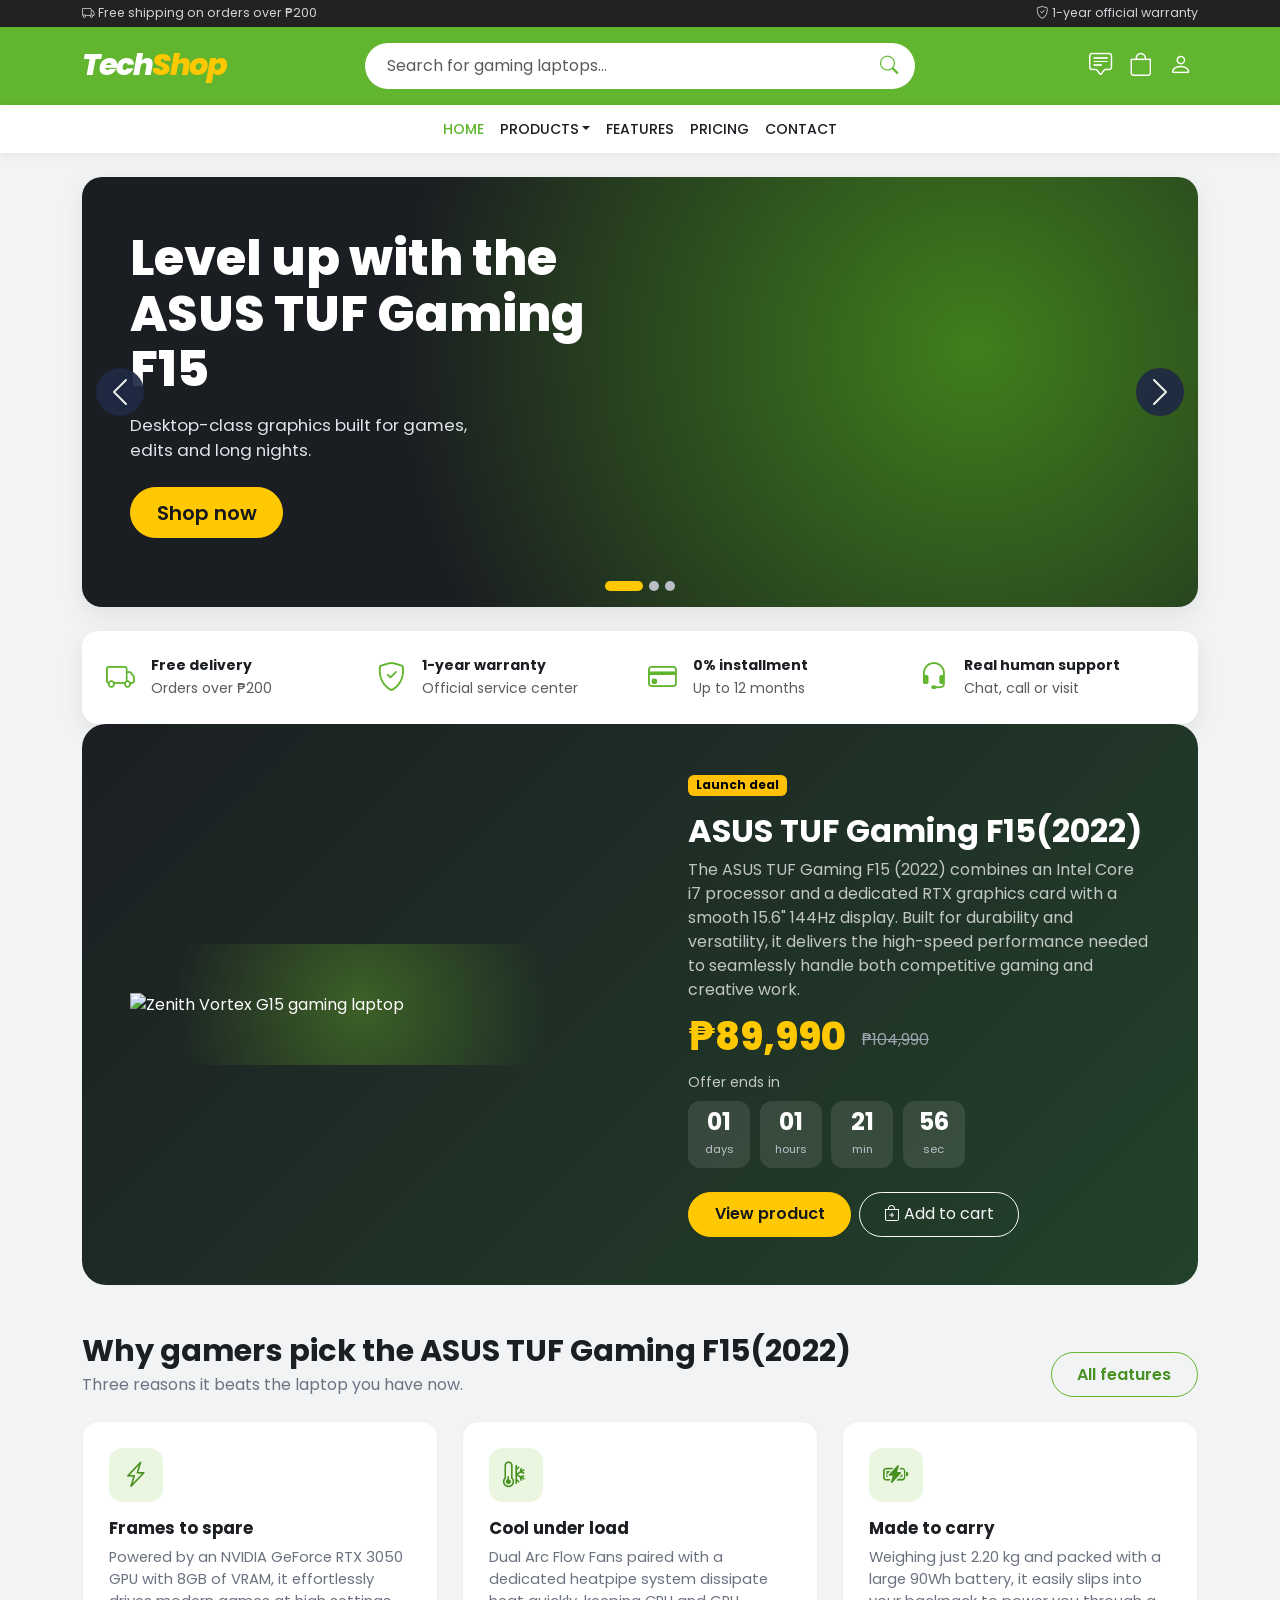
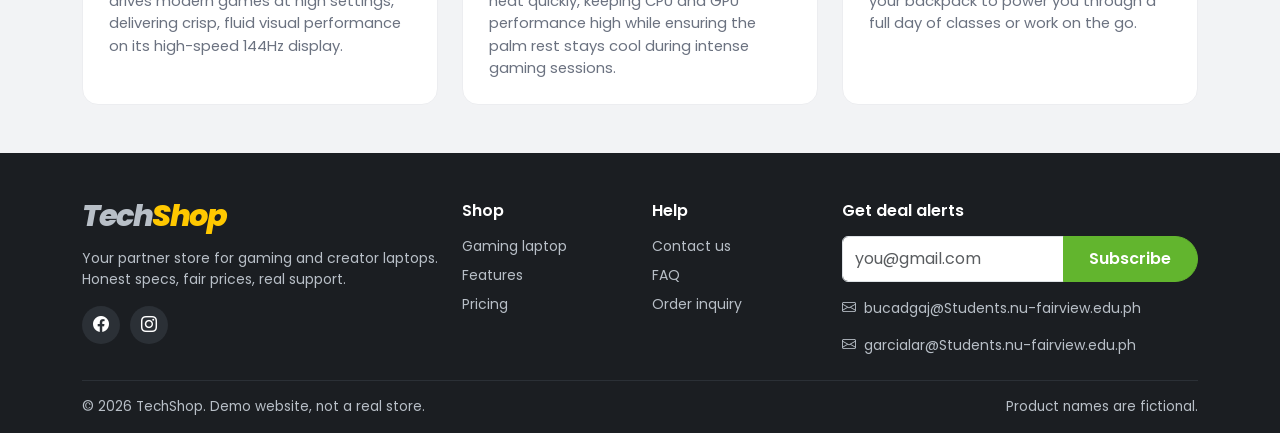
==== index.html @ 76b2295e "qwerty" ====
<!DOCTYPE html>
<html lang="en">
<head>
  <meta charset="UTF-8">
  <meta name="viewport" content="width=device-width, initial-scale=1">
  <title>TechShop by Geoff&Lawrence | ASUS TUF F15(2022) Gaming Laptop</title>
  <meta name="description" content="TechShop by Geoff&Lawrence – shop the ASUS TUF F15(2022) gaming laptop with free delivery and a 1-year warranty.">

  <link href="https://cdn.jsdelivr.net/npm/bootstrap@5.3.3/dist/css/bootstrap.min.css" rel="stylesheet">
  <link rel="stylesheet" href="https://cdn.jsdelivr.net/npm/bootstrap-icons@1.11.3/font/bootstrap-icons.min.css">
  <link href="https://fonts.googleapis.com/css2?family=Poppins:wght@400;500;600;700;800&display=swap" rel="stylesheet">
  <link rel="stylesheet" href="style.css">
</head>
<body>


  <div class="topbar py-1">
    <div class="container d-flex justify-content-between">
      <span><i class="bi bi-truck me-1"></i>Free shipping on orders over ₱200</span>
      <span class="d-none d-md-inline"><i class="bi bi-shield-check me-1"></i>1-year official warranty</span>
    </div>
  </div>


  <header class="site-header py-3">
    <div class="container">
      <div class="row align-items-center g-3">
        <div class="col-6 col-md-3">
          <a href="index.html" class="logo" aria-label="TechShop home">Tech<span>Shop</span></a>
        </div>
        <div class="col-12 col-md-6 order-3 order-md-2">
          <form class="search-form js-search" role="search">
            <input type="search" class="form-control" placeholder="Search for gaming laptops…" aria-label="Search products">
            <button type="submit" aria-label="Search"><i class="bi bi-search"></i></button>
          </form>
        </div>
        <div class="col-6 col-md-3 order-2 order-md-3 text-end header-icons">
          <a href="contact.html" aria-label="Contact us"><i class="bi bi-chat-square-text"></i></a>
          <button type="button" data-bs-toggle="offcanvas" data-bs-target="#cartCanvas" aria-label="Open cart">
            <i class="bi bi-bag"></i><span class="cart-count d-none">0</span>
          </button>
          <button type="button" data-soon="Sign in" aria-label="Sign in"><i class="bi bi-person"></i></button>
        </div>
      </div>
    </div>
  </header>

  <nav class="navbar navbar-expand-lg main-nav sticky-top" aria-label="Main navigation">
    <div class="container">
      <span class="d-lg-none fw-semibold">Menu</span>
      <button class="navbar-toggler" type="button" data-bs-toggle="collapse" data-bs-target="#mainNav" aria-controls="mainNav" aria-expanded="false" aria-label="Toggle navigation">
        <span class="navbar-toggler-icon"></span>
      </button>
      <div class="collapse navbar-collapse justify-content-center" id="mainNav">
        <ul class="navbar-nav">
          <li class="nav-item"><a class="nav-link active" aria-current="page" href="index.html">Home</a></li>
          <li class="nav-item dropdown">
            <a class="nav-link dropdown-toggle" href="#" role="button" data-bs-toggle="dropdown" aria-expanded="false">Products</a>
            <ul class="dropdown-menu">
              <li><a class="dropdown-item" href="product.html">Gaming laptop</a></li>
            </ul>
          </li>
          <li class="nav-item"><a class="nav-link" href="product.html#features">Features</a></li>
          <li class="nav-item"><a class="nav-link" href="product.html#pricing">Pricing</a></li>
          <li class="nav-item"><a class="nav-link" href="contact.html">Contact</a></li>
        </ul>
      </div>
    </div>
  </nav>

  <main>

    <section class="container" aria-label="Featured deals">
      <div class="hero-wrap hero">
        <div id="heroCarousel" class="carousel slide" data-bs-ride="carousel" data-bs-interval="5500">
          <div class="carousel-indicators">
            <button type="button" data-bs-target="#heroCarousel" data-bs-slide-to="0" class="active" aria-current="true" aria-label="Slide 1"></button>
            <button type="button" data-bs-target="#heroCarousel" data-bs-slide-to="1" aria-label="Slide 2"></button>
            <button type="button" data-bs-target="#heroCarousel" data-bs-slide-to="2" aria-label="Slide 3"></button>
          </div>

          <div class="carousel-inner">
            <div class="carousel-item active">
              <div class="hero-slide slide-1">
                <div class="container px-4 px-md-5">
                  <div class="row align-items-center g-4">
                    <div class="col-md-6">
                      <h1>Level up with the ASUS TUF Gaming F15</h1>
                      <p class="mt-3 mb-4">Desktop-class graphics built for games, edits and long nights.</p>
                      <a href="product.html" class="btn btn-yellow btn-lg">Shop now</a>
                    </div>
                    <div class="col-md-6"><img src="c:\Users\Geoff\Downloads\usedes website\2026-04-28-JC_ASUSTUFGamingF15_2022_FX507ZC4-HN053W.webp" alt=""></div>
                  </div>
                </div>
              </div>
            </div>

            <div class="carousel-item">
              <div class="hero-slide slide-2">
                <div class="container px-4 px-md-5">
                  <div class="row align-items-center g-4">
                    <div class="col-md-6">
                      <h1>Save ₱15,000 this week</h1>
                      <p class="mt-3 mb-4">Launch price on ASUS TUF Gaming F15 configuration, plus 0% installment for 12 months.</p>
                      <a href="product.html#pricing" class="btn btn-yellow btn-lg">See prices</a>
                    </div>
                    <div class="col-md-6"><img src="c:\Users\Geoff\Downloads\usedes website\tnbsrfgns.webp" alt="Per-key RGB keyboard on the Vortex G15"></div>
                  </div>
                </div>
              </div>
            </div>

            <div class="carousel-item">
              <div class="hero-slide slide-3">
                <div class="container px-4 px-md-5">
                  <div class="row align-items-center g-4">
                    <div class="col-md-6">
                      <h1>Play loud. Stay cool.</h1>
                      <p class="mt-3 mb-4">Dual fans and vapor-chamber cooling keep clocks high and the keyboard comfortable.</p>
                      <a href="product.html#features" class="btn btn-yellow btn-lg">Explore features</a>
                    </div>
                    <div class="col-md-6"><img src="c:\Users\Geoff\Downloads\usedes website\images.jfif" alt="Dual-fan cooling system"></div>
                  </div>
                </div>
              </div>
            </div>
          </div>

          <button class="carousel-control-prev" type="button" data-bs-target="#heroCarousel" data-bs-slide="prev">
            <span class="carousel-control-prev-icon" aria-hidden="true"></span><span class="visually-hidden">Previous</span>
          </button>
          <button class="carousel-control-next" type="button" data-bs-target="#heroCarousel" data-bs-slide="next">
            <span class="carousel-control-next-icon" aria-hidden="true"></span><span class="visually-hidden">Next</span>
          </button>
        </div>
      </div>
    </section>


    <section class="container mt-4">
      <div class="trust-strip p-3 p-md-4">
        <div class="row g-3 text-center text-md-start">
          <div class="col-6 col-md-3 d-flex align-items-center gap-3"><i class="bi bi-truck"></i><div><strong class="d-block small">Free delivery</strong><span class="small text-muted">Orders over ₱200</span></div></div>
          <div class="col-6 col-md-3 d-flex align-items-center gap-3"><i class="bi bi-shield-check"></i><div><strong class="d-block small">1-year warranty</strong><span class="small text-muted">Official service center</span></div></div>
          <div class="col-6 col-md-3 d-flex align-items-center gap-3"><i class="bi bi-credit-card"></i><div><strong class="d-block small">0% installment</strong><span class="small text-muted">Up to 12 months</span></div></div>
          <div class="col-6 col-md-3 d-flex align-items-center gap-3"><i class="bi bi-headset"></i><div><strong class="d-block small">Real human support</strong><span class="small text-muted">Chat, call or visit</span></div></div>
        </div>
      </div>
    </section>


    <section class="container mb-5" aria-labelledby="promoTitle">
      <div class="promo-card">
        <div class="row g-0 align-items-center">
          <div class="col-lg-6 promo-img p-4 p-lg-5">
            <img src="c:\Users\Geoff\Downloads\usedes website\wp11153651.jpg" class="img-fluid" alt="Zenith Vortex G15 gaming laptop">
          </div>
          <div class="col-lg-6 p-4 p-lg-5">
            <span class="badge text-bg-warning mb-3">Launch deal</span>
            <h2 id="promoTitle" class="fw-bold">ASUS TUF Gaming F15(2022)</h2>
            <p class="text-light opacity-75">The ASUS TUF Gaming F15 (2022) combines an Intel Core i7 processor and a dedicated RTX graphics card with a smooth 15.6" 144Hz display. Built for durability and versatility, it delivers the high-speed performance needed to seamlessly handle both competitive gaming and creative work.</p>
            <div class="d-flex align-items-end gap-3 mb-3">
              <div class="promo-price">₱89,990</div>
              <div class="promo-old mb-1">₱104,990</div>
            </div>
            <p class="mb-2 small text-light opacity-75">Offer ends in</p>
            <div class="countdown mb-4" role="timer" aria-label="Time left on the launch deal">
              <div><strong id="cdD">00</strong><small>days</small></div>
              <div><strong id="cdH">00</strong><small>hours</small></div>
              <div><strong id="cdM">00</strong><small>min</small></div>
              <div><strong id="cdS">00</strong><small>sec</small></div>
            </div>
            <div class="d-flex flex-wrap gap-2">
              <a href="product.html" class="btn btn-yellow">View product</a>
              <button type="button" class="btn btn-outline-light rounded-pill px-4" data-quick-add><i class="bi bi-bag-plus me-1"></i>Add to cart</button>
            </div>
          </div>
        </div>
      </div>
    </section>


    <section class="container mb-5" aria-labelledby="whyTitle">
      <div class="d-flex flex-wrap justify-content-between align-items-end mb-4 gap-2">
        <div>
          <h2 class="section-title mb-1" id="whyTitle">Why gamers pick the ASUS TUF Gaming F15(2022)</h2>
          <p class="section-sub mb-0">Three reasons it beats the laptop you have now.</p>
        </div>
        <a href="product.html#features" class="btn btn-outline-brand">All features</a>
      </div>
      <div class="row g-4">
        <div class="col-md-4">
          <article class="feature-card">
            <div class="feature-icon"><i class="bi bi-lightning-charge"></i></div>
            <h3>Frames to spare</h3>
            <p>Powered by an NVIDIA GeForce RTX 3050 GPU with 8GB of VRAM, it effortlessly drives modern games at high settings, delivering crisp, fluid visual performance on its high-speed 144Hz display.</p>
          </article>
        </div>
        <div class="col-md-4">
          <article class="feature-card">
            <div class="feature-icon"><i class="bi bi-thermometer-snow"></i></div>
            <h3>Cool under load</h3>
            <p>Dual Arc Flow Fans paired with a dedicated heatpipe system dissipate heat quickly, keeping CPU and GPU performance high while ensuring the palm rest stays cool during intense gaming sessions.</p>
          </article>
        </div>
        <div class="col-md-4">
          <article class="feature-card">
            <div class="feature-icon"><i class="bi bi-battery-charging"></i></div>
            <h3>Made to carry</h3>
            <p>Weighing just 2.20 kg and packed with a large 90Wh battery, it easily slips into your backpack to power you through a full day of classes or work on the go.</p>
          </article>
        </div>
      </div>
    </section>
  </main>

 
  <footer class="site-footer pt-5">
    <div class="container">
      <div class="row g-4 pb-4">
        <div class="col-lg-4">
          <a href="index.html" class="logo mb-3 d-inline-block">Tech<span>Shop</span></a>
          <p class="small">Your partner store for gaming and creator laptops. Honest specs, fair prices, real support.</p>
          <div class="social">
            <a href="https://www.facebook.com/Crimmm1" target="_blank" aria-label="Facebook"><i class="bi bi-facebook"></i></a>
            <a href="https://www.instagram.com/cullzxc/" target="_blank" aria-label="Instagram"><i class="bi bi-instagram"></i></a>
          </div>
        </div>
        <div class="col-6 col-lg-2">
          <h3>Shop</h3>
          <ul class="small">
            <li><a href="product.html">Gaming laptop</a></li>
            <li><a href="product.html#features">Features</a></li>
            <li><a href="product.html#pricing">Pricing</a></li>
          </ul>
        </div>
        <div class="col-6 col-lg-2">
          <h3>Help</h3>
          <ul class="small">
            <li><a href="contact.html">Contact us</a></li>
            <li><a href="contact.html#faq">FAQ</a></li>
            <li><a href="contact.html#order">Order inquiry</a></li>
          </ul>
        </div>
        <div class="col-lg-4">
          <h3>Get deal alerts</h3>
          <form class="js-subscribe" novalidate>
            <div class="input-group">
              <input type="email" class="form-control" placeholder="you@gmail.com" aria-label="Email address">
              <button class="btn btn-brand" type="submit">Subscribe</button>
            </div>
          </form>
          <p class="small mt-3 mb-0"><i class="bi bi-envelope me-2"></i>bucadgaj@Students.nu-fairview.edu.ph</p>
          <p class="small mt-3 mb-0"><i class="bi bi-envelope me-2"></i>garcialar@Students.nu-fairview.edu.ph</p>
        </div>
      </div>
      <div class="footer-bottom py-3 d-flex flex-wrap justify-content-between gap-2">
        <span>© 2026 TechShop. Demo website, not a real store.</span>
        <span>Product names are fictional.</span>
      </div>
    </div>
  </footer>

  <script src="https://cdn.jsdelivr.net/npm/bootstrap@5.3.3/dist/js/bootstrap.bundle.min.js"></script>
  <script src="script.js"></script>
</body>
</html>
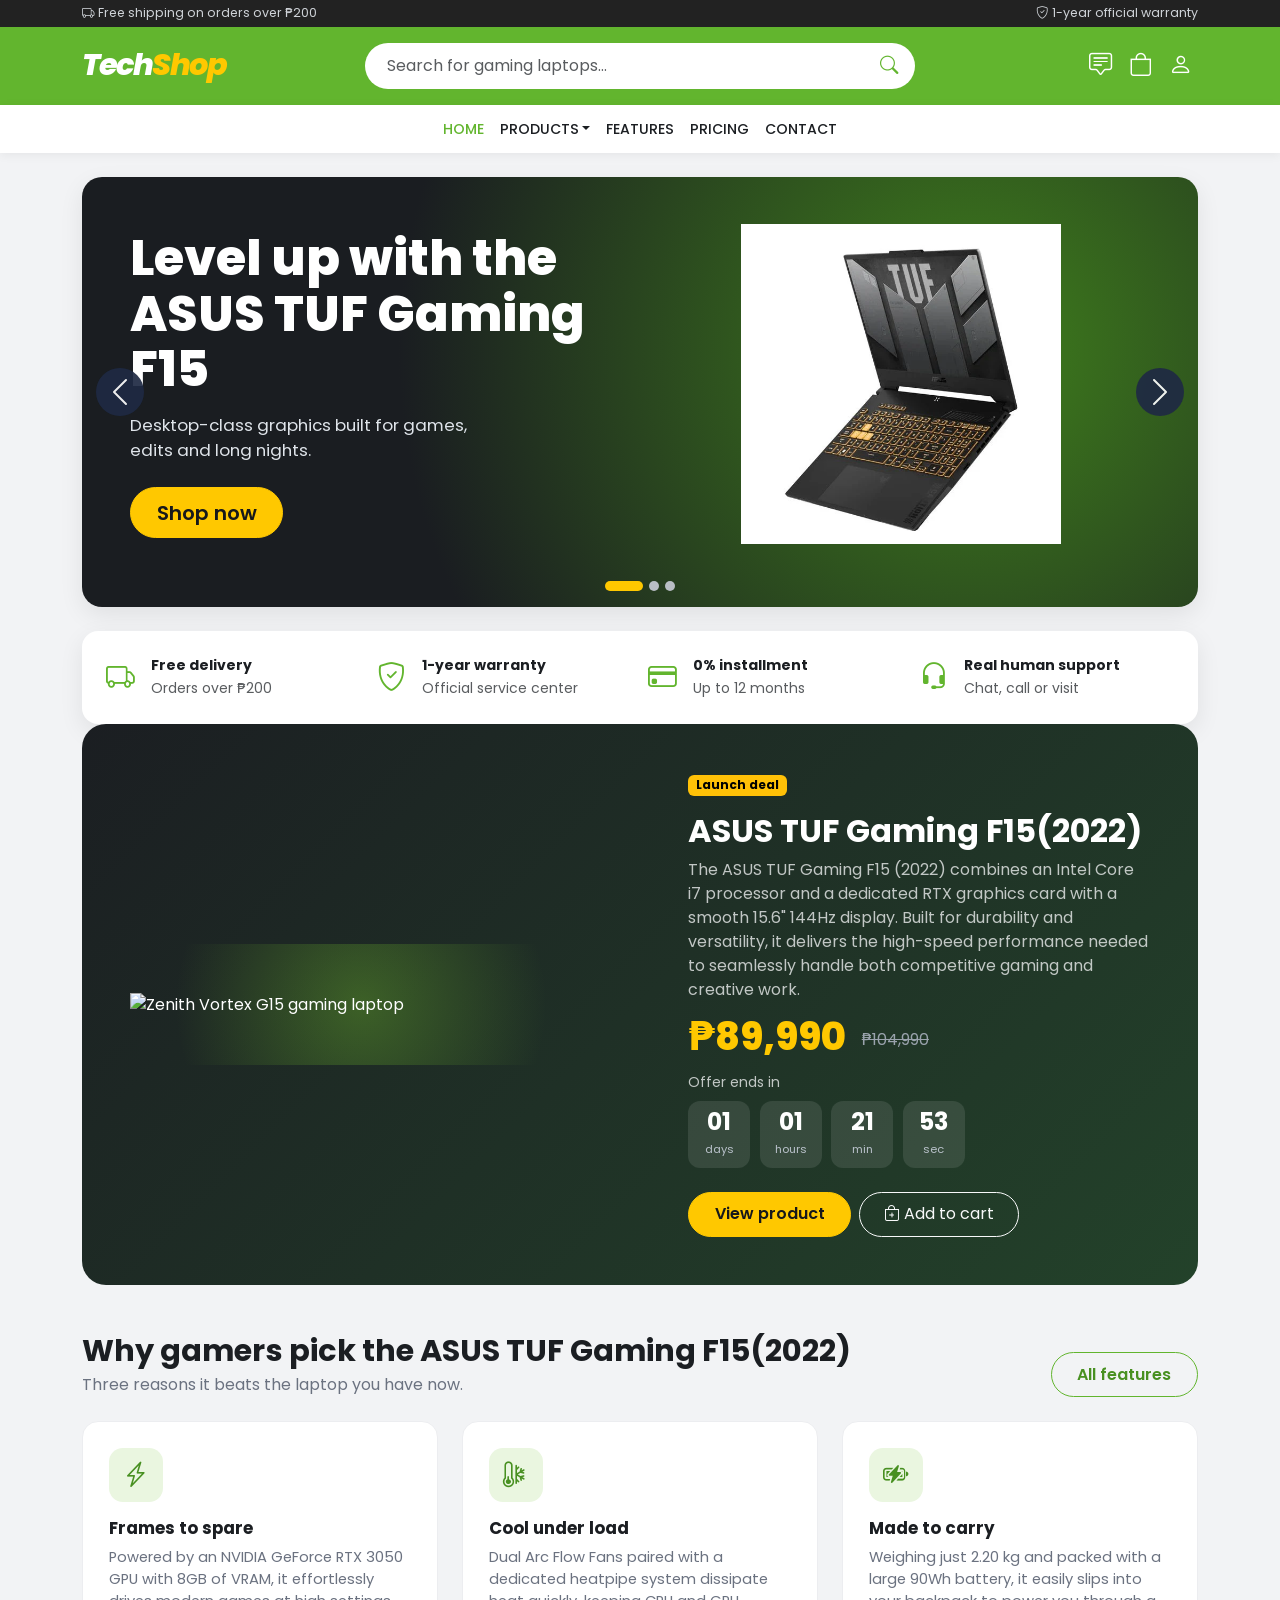
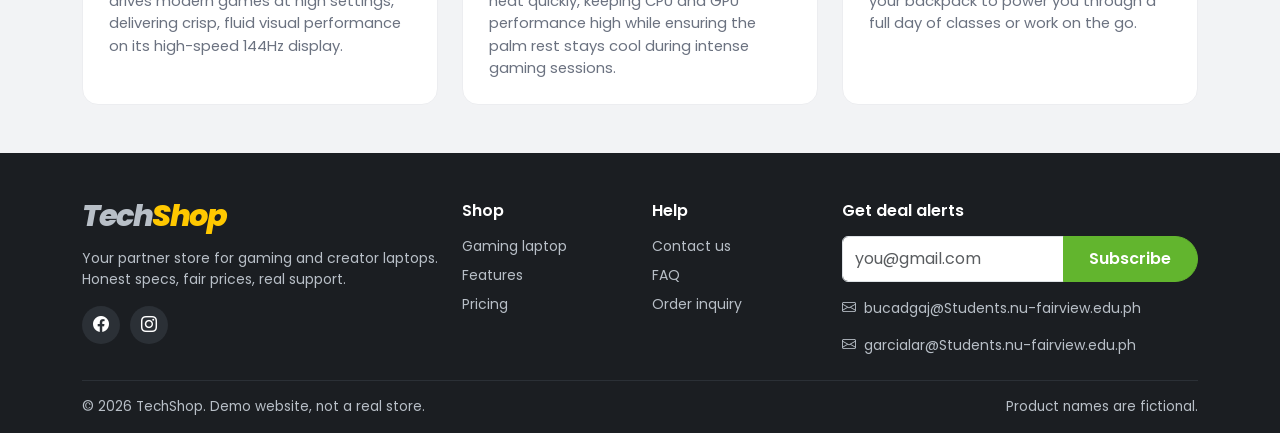
==== commit 4d63ee39: "qwerty" ====
--- a/index.html
+++ b/index.html
@@ -89,7 +89,7 @@
                       <p class="mt-3 mb-4">Desktop-class graphics built for games, edits and long nights.</p>
                       <a href="product.html" class="btn btn-yellow btn-lg">Shop now</a>
                     </div>
-                    <div class="col-md-6"><img src="c:\Users\Geoff\Downloads\usedes website\2026-04-28-JC_ASUSTUFGamingF15_2022_FX507ZC4-HN053W.webp" alt=""></div>
+                    <div class="col-md-6"><img src="image/asus-tuf-gaming-f15-fx507vu-lp141w-gigahertz-gigahertz-177768_1024x.webp" alt=""></div>
                   </div>
                 </div>
               </div>
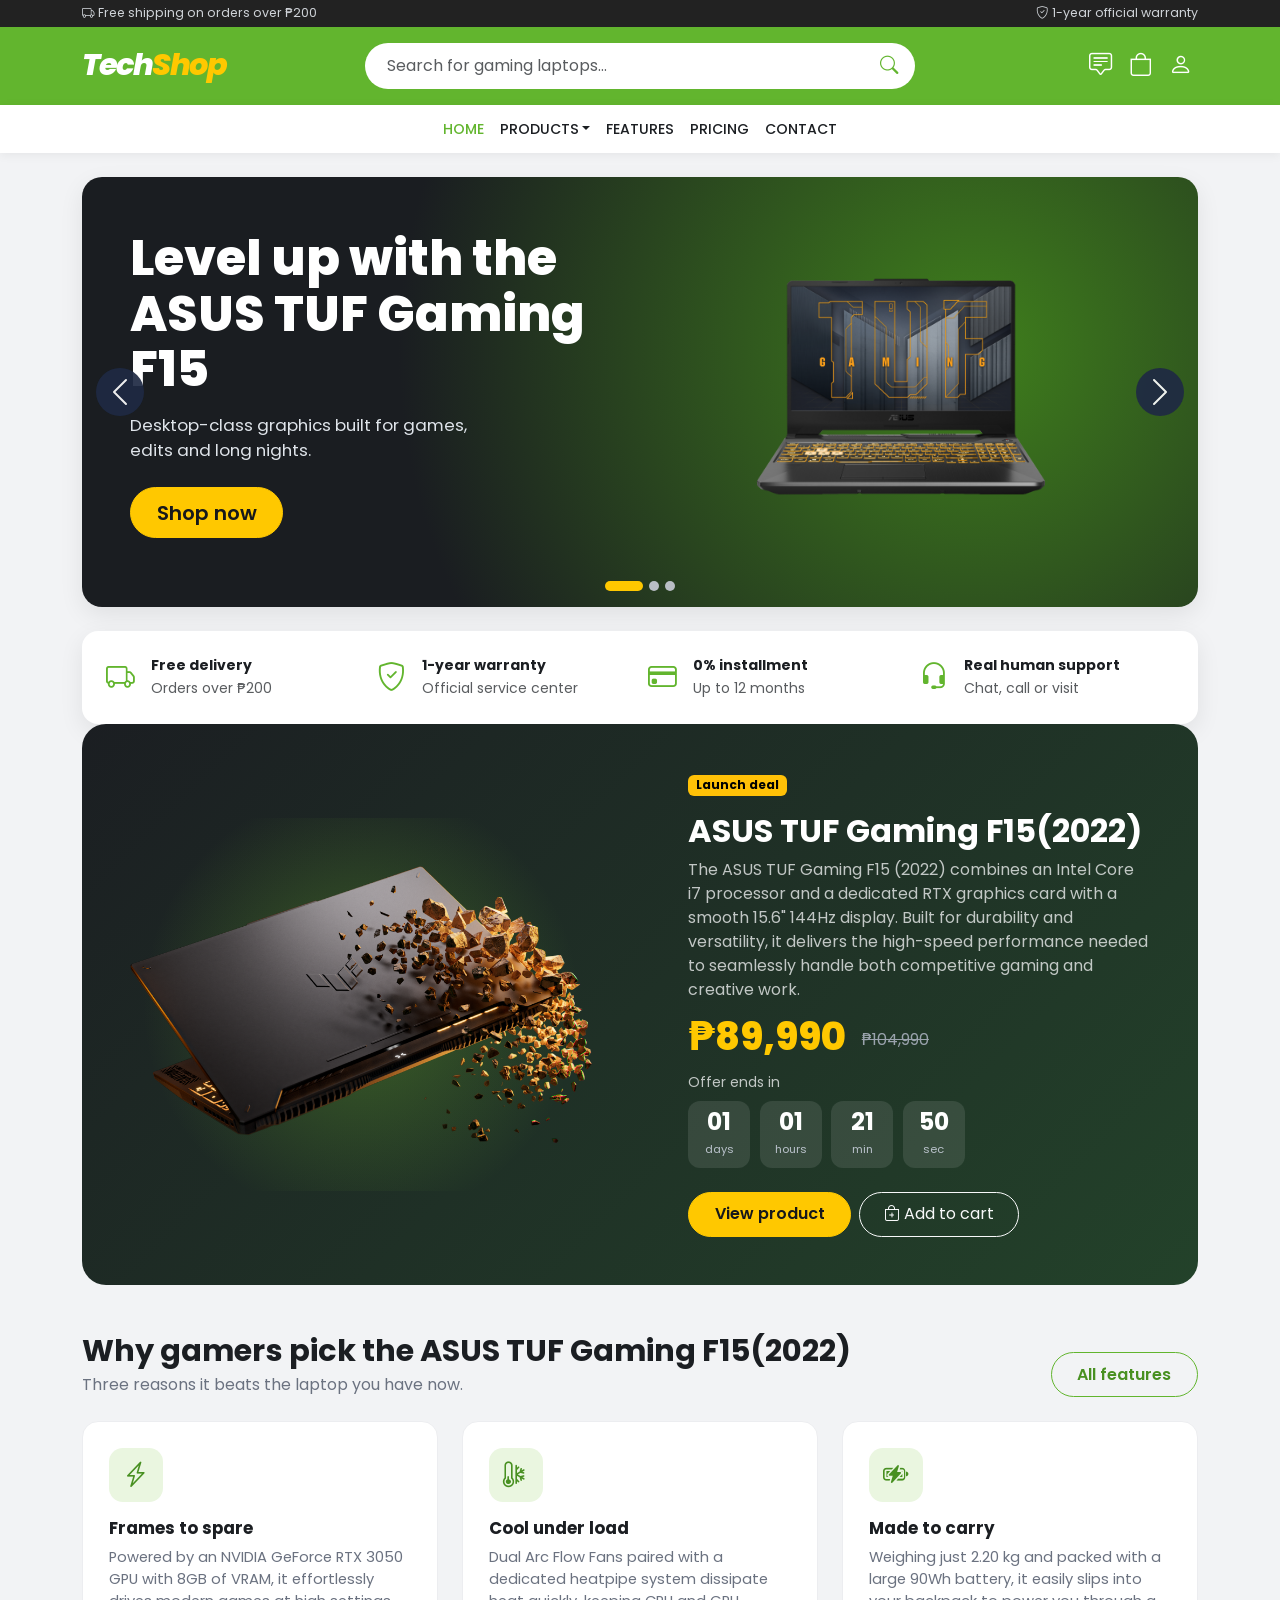
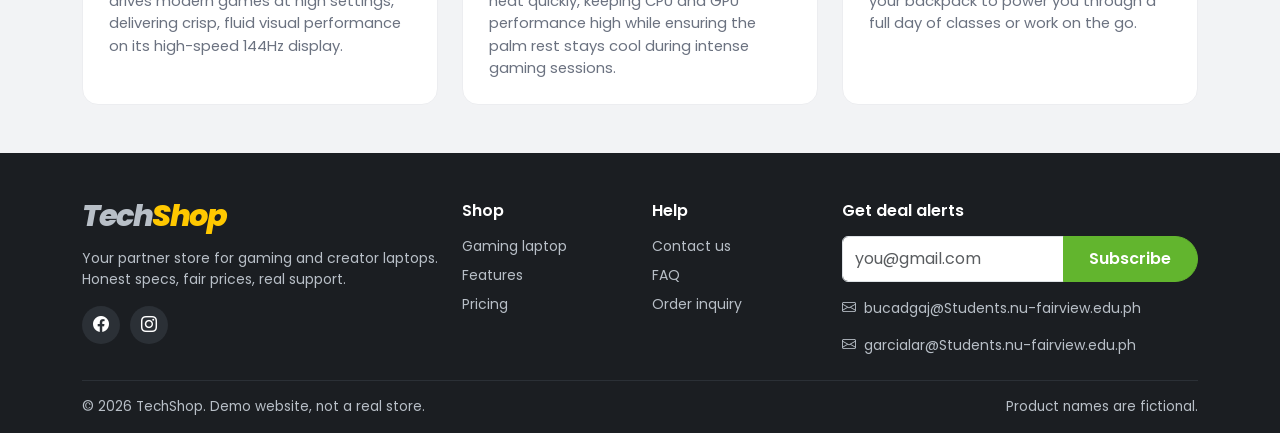
==== commit 50c5f303: "qwerty" ====
--- a/index.html
+++ b/index.html
@@ -89,7 +89,7 @@
                       <p class="mt-3 mb-4">Desktop-class graphics built for games, edits and long nights.</p>
                       <a href="product.html" class="btn btn-yellow btn-lg">Shop now</a>
                     </div>
-                    <div class="col-md-6"><img src="image/asus-tuf-gaming-f15-fx507vu-lp141w-gigahertz-gigahertz-177768_1024x.webp" alt=""></div>
+                    <div class="col-md-6"><img src="image/w800.png" alt=""></div>
                   </div>
                 </div>
               </div>
@@ -104,7 +104,7 @@
                       <p class="mt-3 mb-4">Launch price on ASUS TUF Gaming F15 configuration, plus 0% installment for 12 months.</p>
                       <a href="product.html#pricing" class="btn btn-yellow btn-lg">See prices</a>
                     </div>
-                    <div class="col-md-6"><img src="c:\Users\Geoff\Downloads\usedes website\tnbsrfgns.webp" alt="Per-key RGB keyboard on the Vortex G15"></div>
+                    <div class="col-md-6"><img src="image/asus keyb f15.png" alt="Per-key RGB keyboard on the Vortex G15"></div>
                   </div>
                 </div>
               </div>
@@ -119,7 +119,7 @@
                       <p class="mt-3 mb-4">Dual fans and vapor-chamber cooling keep clocks high and the keyboard comfortable.</p>
                       <a href="product.html#features" class="btn btn-yellow btn-lg">Explore features</a>
                     </div>
-                    <div class="col-md-6"><img src="c:\Users\Geoff\Downloads\usedes website\images.jfif" alt="Dual-fan cooling system"></div>
+                    <div class="col-md-6"><img src="image/dualcoolingfan.png" alt="Dual-fan cooling system"></div>
                   </div>
                 </div>
               </div>
@@ -153,7 +153,7 @@
       <div class="promo-card">
         <div class="row g-0 align-items-center">
           <div class="col-lg-6 promo-img p-4 p-lg-5">
-            <img src="c:\Users\Geoff\Downloads\usedes website\wp11153651.jpg" class="img-fluid" alt="Zenith Vortex G15 gaming laptop">
+            <img src="image/TUF15 ASUS.png" class="img-fluid" alt="ASUS TUF F15 2022">
           </div>
           <div class="col-lg-6 p-4 p-lg-5">
             <span class="badge text-bg-warning mb-3">Launch deal</span>
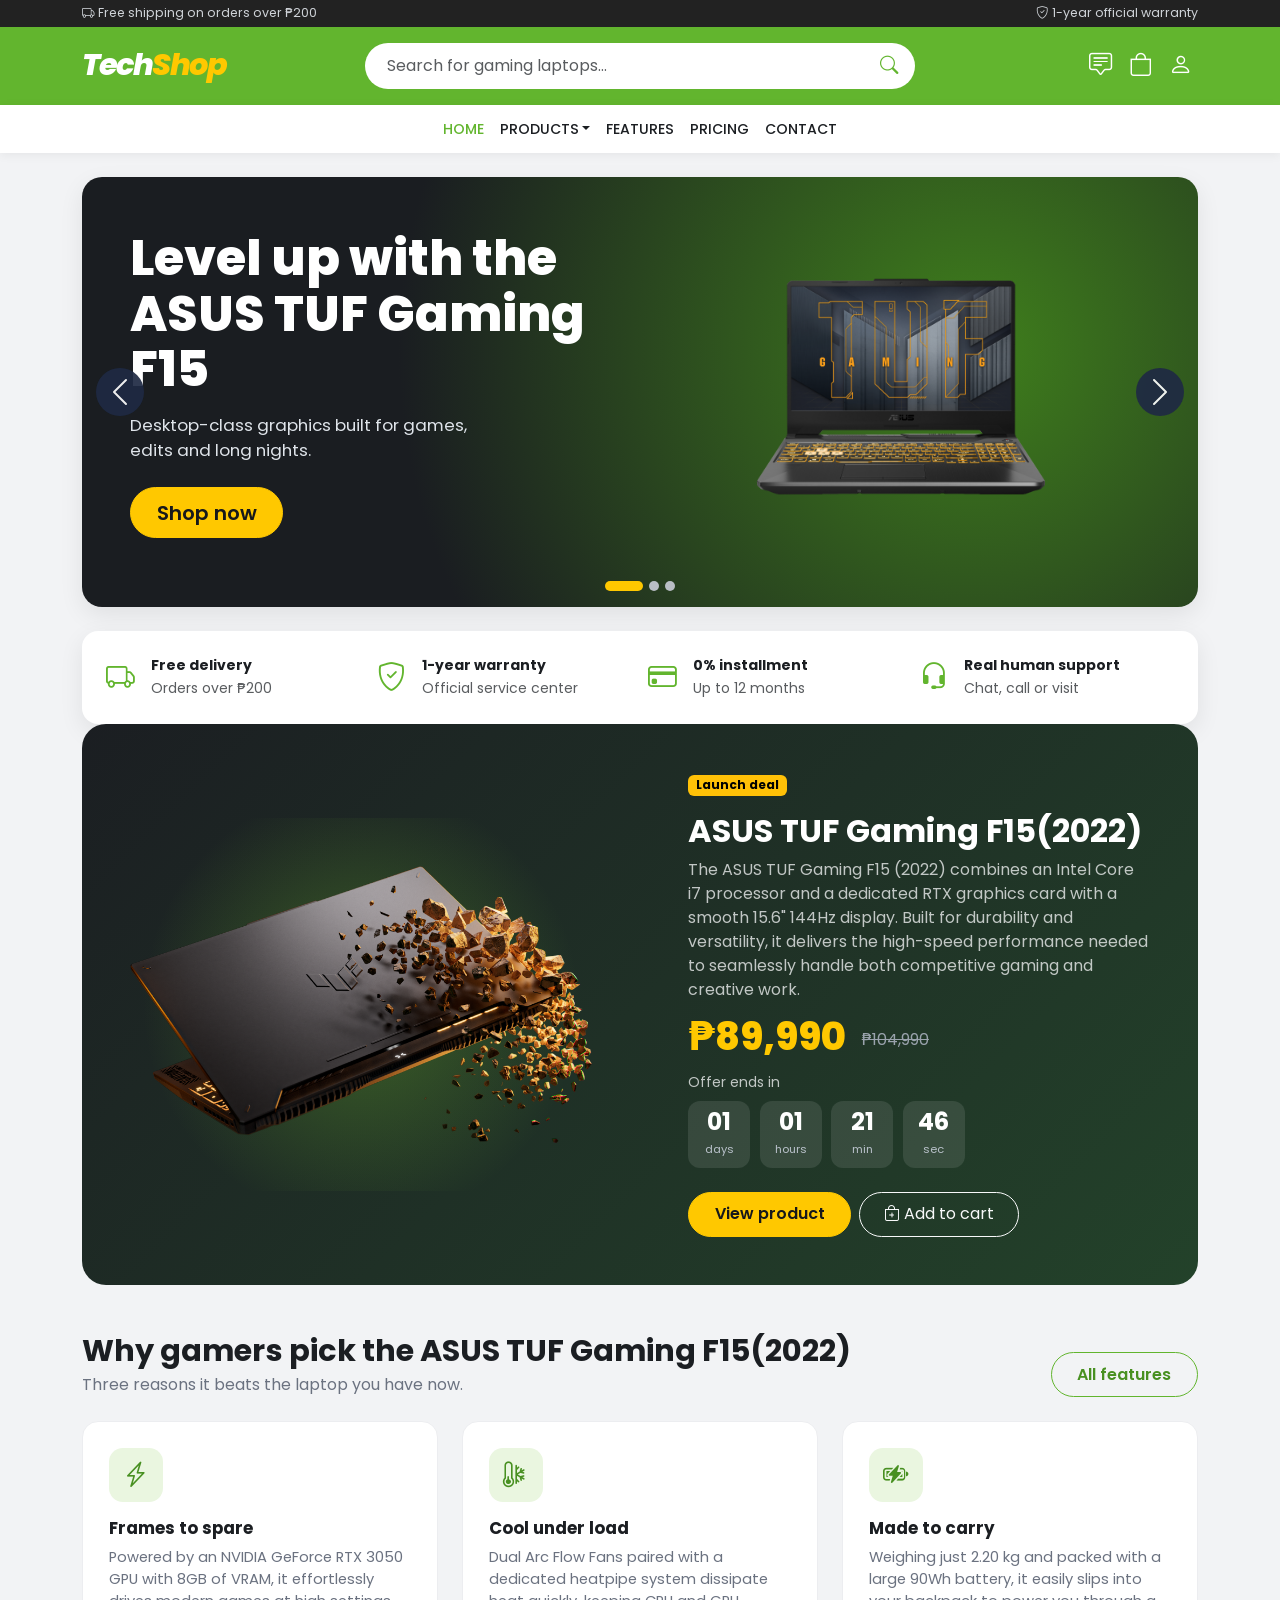
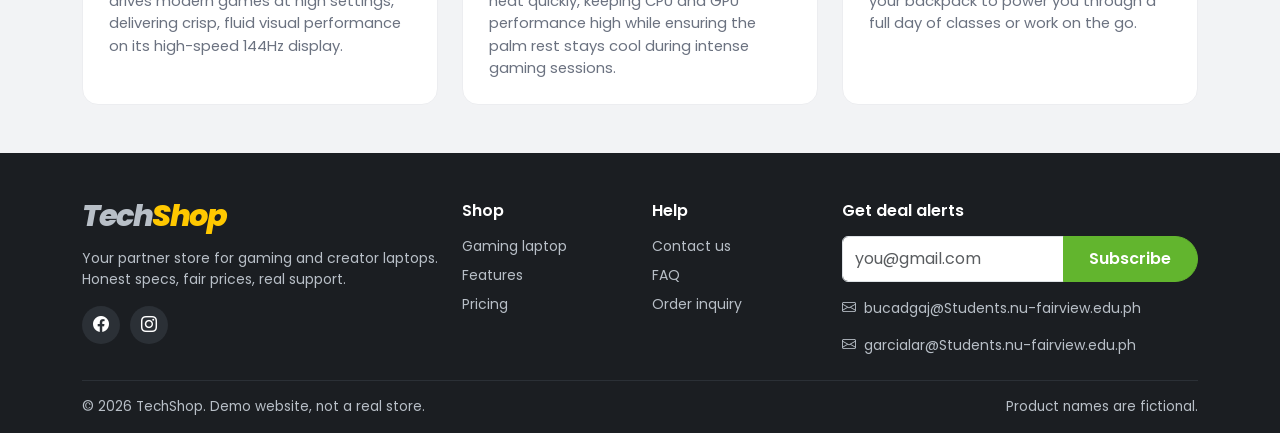
==== commit b0a5c911: "logo" ====
--- a/index.html
+++ b/index.html
@@ -3,6 +3,7 @@
 <head>
   <meta charset="UTF-8">
   <meta name="viewport" content="width=device-width, initial-scale=1">
+  <link rel="icon" type="image/png" href="image/nu logo png.png">
   <title>TechShop by Geoff&Lawrence | ASUS TUF F15(2022) Gaming Laptop</title>
   <meta name="description" content="TechShop by Geoff&Lawrence – shop the ASUS TUF F15(2022) gaming laptop with free delivery and a 1-year warranty.">
 
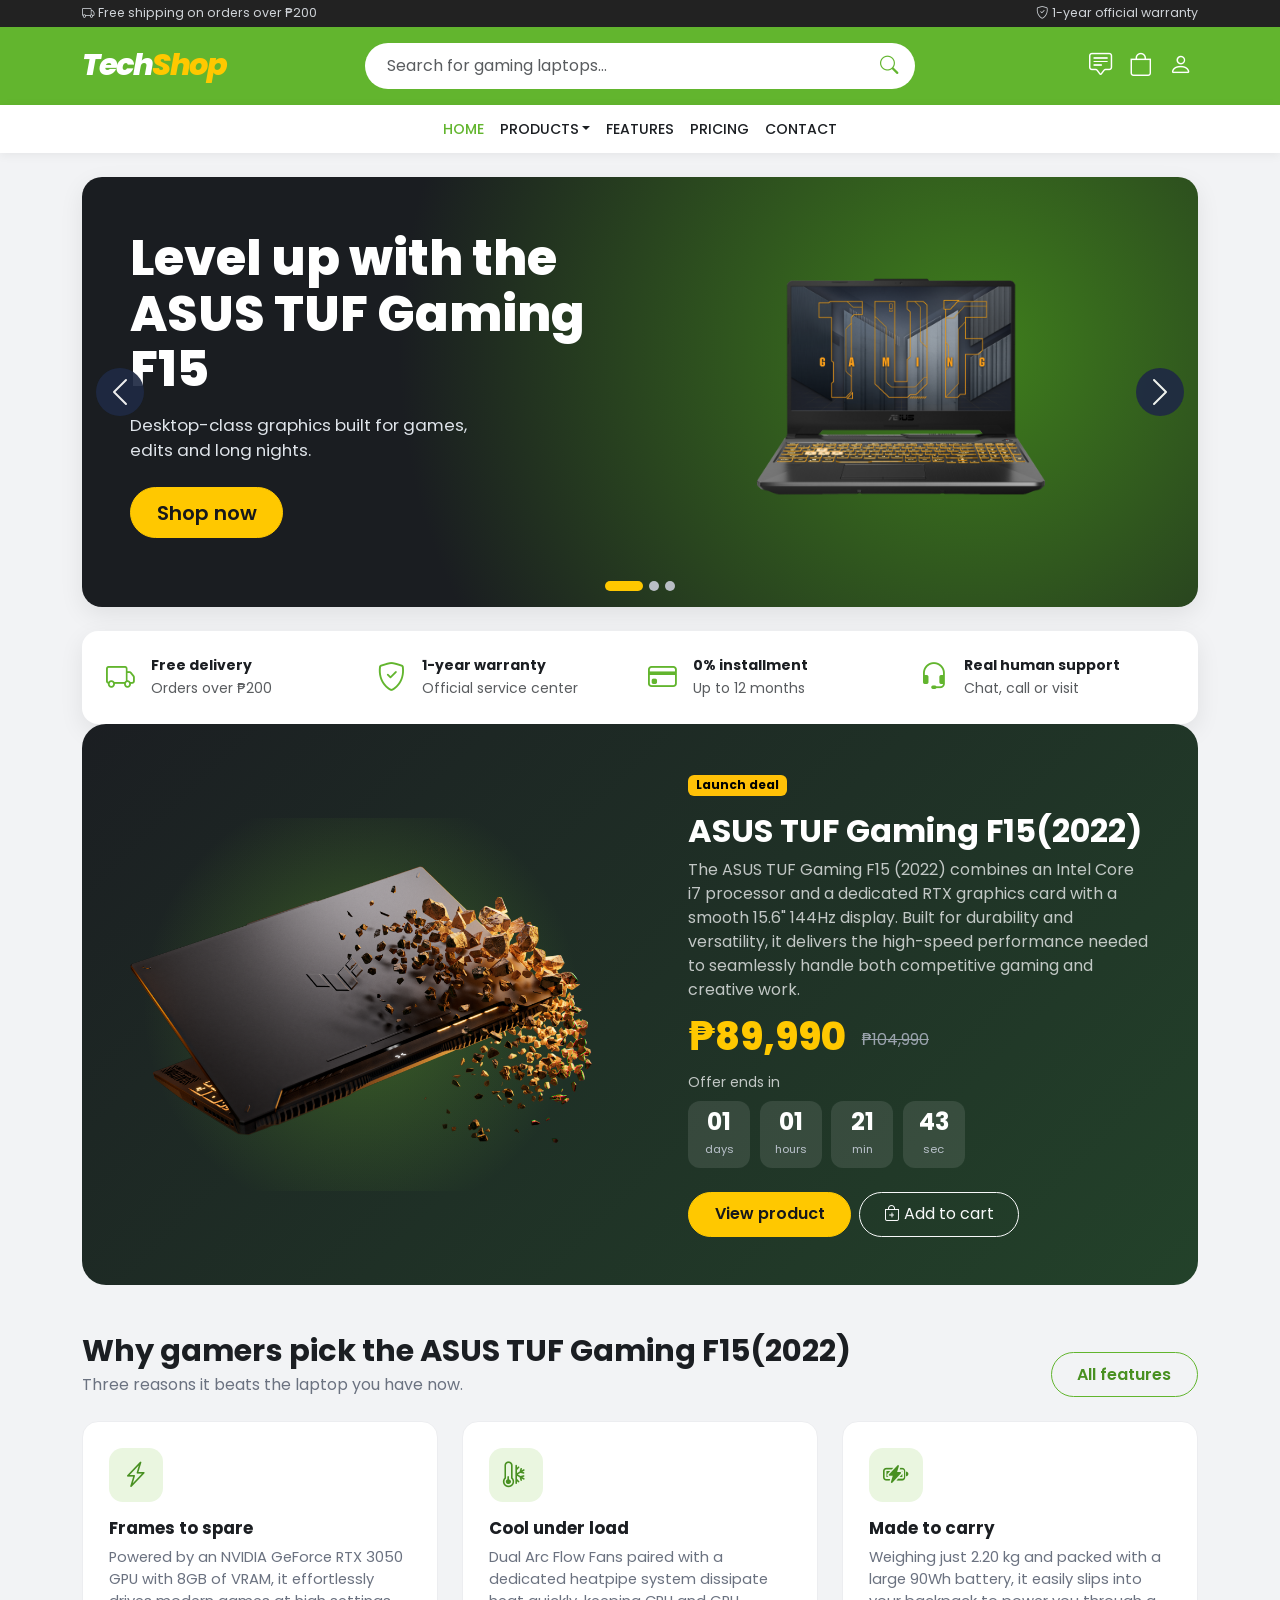
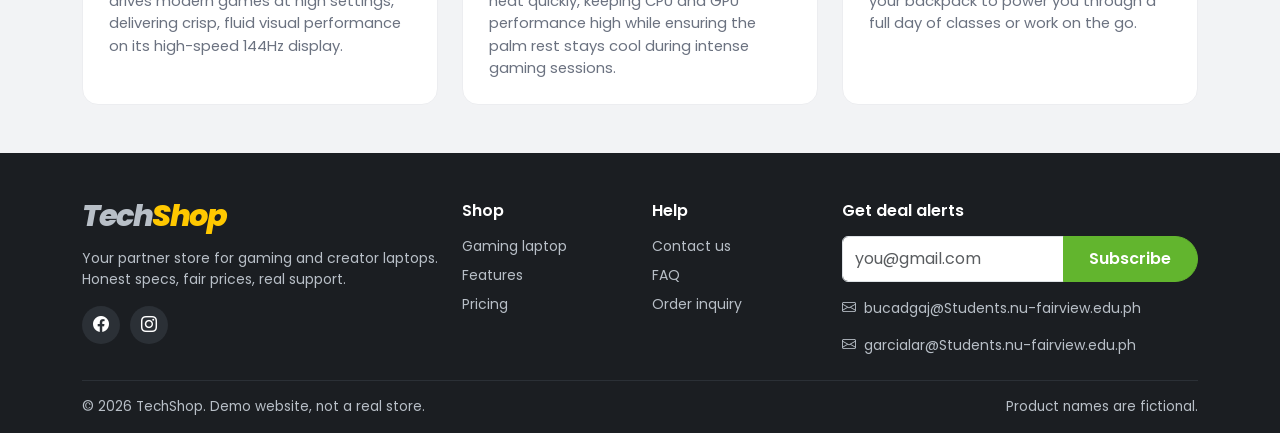
==== commit 4f3bfa5c: "features" ====
--- a/index.html
+++ b/index.html
@@ -4,7 +4,7 @@
   <meta charset="UTF-8">
   <meta name="viewport" content="width=device-width, initial-scale=1">
   <link rel="icon" type="image/png" href="image/nu logo png.png">
-  <title>TechShop by Geoff&Lawrence | ASUS TUF F15(2022) Gaming Laptop</title>
+  <title>TechShop by Geoffw&Lawrence | ASUS TUF F15(2022) Gaming Laptop</title>
   <meta name="description" content="TechShop by Geoff&Lawrence – shop the ASUS TUF F15(2022) gaming laptop with free delivery and a 1-year warranty.">
 
   <link href="https://cdn.jsdelivr.net/npm/bootstrap@5.3.3/dist/css/bootstrap.min.css" rel="stylesheet">
--- a/style.css
+++ b/style.css
@@ -0,0 +1,429 @@
+/* -- Geoff css -- */
+
+:root {
+  --green: #62b52e;
+  --green-dark: #489021;
+  --green-soft: #eaf6e0;
+  --ink: #1b1e22;
+  --muted: #6b7280;
+  --bg: #f2f3f5;
+  --yellow: #ffc800;
+  --radius: 16px;
+  --shadow: 0 8px 24px rgba(0, 0, 0, .08);
+}
+
+html { scroll-behavior: smooth; }
+
+body {
+  font-family: 'Poppins', system-ui, -apple-system, 'Segoe UI', sans-serif;
+  background: var(--bg);
+  color: var(--ink);
+}
+
+a { text-decoration: none; }
+section[id] { scroll-margin-top: 70px; }
+
+
+.text-brand { color: var(--green) !important; }
+.bg-brand   { background: var(--green) !important; }
+
+.btn-brand {
+  --bs-btn-color: #fff;
+  --bs-btn-bg: var(--green);
+  --bs-btn-border-color: var(--green);
+  --bs-btn-hover-color: #fff;
+  --bs-btn-hover-bg: var(--green-dark);
+  --bs-btn-hover-border-color: var(--green-dark);
+  --bs-btn-active-color: #fff;
+  --bs-btn-active-bg: var(--green-dark);
+  --bs-btn-active-border-color: var(--green-dark);
+  font-weight: 600;
+  border-radius: 50px;
+  padding: .6rem 1.6rem;
+}
+
+.btn-outline-brand {
+  --bs-btn-color: var(--green-dark);
+  --bs-btn-border-color: var(--green);
+  --bs-btn-hover-color: #fff;
+  --bs-btn-hover-bg: var(--green);
+  --bs-btn-hover-border-color: var(--green);
+  --bs-btn-active-color: #fff;
+  --bs-btn-active-bg: var(--green);
+  --bs-btn-active-border-color: var(--green);
+  font-weight: 600;
+  border-radius: 50px;
+  padding: .6rem 1.6rem;
+}
+
+.btn-yellow {
+  --bs-btn-color: #16181b;
+  --bs-btn-bg: var(--yellow);
+  --bs-btn-border-color: var(--yellow);
+  --bs-btn-hover-color: #16181b;
+  --bs-btn-hover-bg: #e6b400;
+  --bs-btn-hover-border-color: #e6b400;
+  --bs-btn-active-bg: #e6b400;
+  --bs-btn-active-border-color: #e6b400;
+  font-weight: 600;
+  border-radius: 50px;
+  padding: .6rem 1.6rem;
+}
+
+:focus-visible { outline: 3px solid var(--yellow); outline-offset: 2px; }
+
+
+.topbar { background: #222; color: #cfd3d8; font-size: .78rem; }
+
+.site-header { background: var(--green); }
+
+.logo {
+  color: #fff;
+  font-weight: 800;
+  font-size: 1.9rem;
+  letter-spacing: -1.5px;
+  font-style: italic;
+  line-height: 1;
+}
+.logo:hover { color: #fff; }
+.logo span { color: var(--yellow); }
+
+.search-form { position: relative; }
+.search-form input {
+  border-radius: 50px;
+  padding: .7rem 3rem .7rem 1.4rem;
+  border: 0;
+}
+.search-form button {
+  position: absolute;
+  right: .7rem;
+  top: 50%;
+  transform: translateY(-50%);
+  border: 0;
+  background: none;
+  color: var(--green);
+  font-size: 1.15rem;
+}
+
+.header-icons a,
+.header-icons button {
+  color: #fff;
+  font-size: 1.45rem;
+  position: relative;
+  background: none;
+  border: 0;
+  padding: 0 .4rem;
+}
+.header-icons a:hover,
+.header-icons button:hover { color: var(--yellow); }
+
+.cart-count {
+  position: absolute;
+  top: -8px;
+  right: -4px;
+  background: #111;
+  color: #fff;
+  font-size: .65rem;
+  font-weight: 700;
+  min-width: 18px;
+  height: 18px;
+  border-radius: 50%;
+  display: flex;
+  align-items: center;
+  justify-content: center;
+}
+
+.main-nav {
+  background: #fff;
+  box-shadow: 0 2px 10px rgba(0, 0, 0, .06);
+  padding-top: 0;
+  padding-bottom: 0;
+}
+.main-nav .nav-link {
+  color: var(--ink);
+  font-weight: 500;
+  font-size: .88rem;
+  text-transform: uppercase;
+  padding: .85rem 1rem;
+}
+.main-nav .nav-link:hover,
+.main-nav .nav-link.active { color: var(--green); }
+.main-nav .nav-link.hot { color: #d9a400; }
+.main-nav .dropdown-menu { border: 0; box-shadow: var(--shadow); border-radius: 12px; }
+.main-nav .dropdown-item:active { background: var(--green); }
+
+
+.hero-wrap {
+  border-radius: 20px;
+  overflow: hidden;
+  margin-top: 1.5rem;
+  box-shadow: var(--shadow);
+}
+.hero-slide {
+  min-height: 430px;
+  display: flex;
+  align-items: center;
+  color: #fff;
+  padding: 2.5rem 0 3.5rem;
+}
+.slide-1 { background: radial-gradient(circle at 80% 40%, #3f7f1c 0, #1a1d21 62%); }
+.slide-2 { background: linear-gradient(120deg, #15171a 0, #2a2f36 55%, #4a9420 135%); }
+.slide-3 { background: radial-gradient(circle at 20% 85%, #5b2fa3 0, #14161a 58%); }
+
+.hero-slide h1 { font-weight: 800; font-size: clamp(1.9rem, 4.2vw, 3.1rem); line-height: 1.12; }
+.hero-slide p  { color: #dfe4ea; max-width: 34ch; font-size: 1.05rem; }
+.hero-slide img { max-height: 320px; width: 100%; object-fit: contain; }
+
+.hero .carousel-indicators { margin-bottom: 1rem; }
+.hero .carousel-indicators [data-bs-target] {
+  width: 10px;
+  height: 10px;
+  border-radius: 10px;
+  border: 0;
+  background: #b9bec5;
+  opacity: 1;
+  transition: width .25s;
+}
+.hero .carousel-indicators .active { width: 38px; background: var(--yellow); }
+
+.hero .carousel-control-prev,
+.hero .carousel-control-next {
+  width: 48px;
+  height: 48px;
+  top: 50%;
+  bottom: auto;
+  transform: translateY(-50%);
+  background: #1f2a44;
+  border-radius: 50%;
+  opacity: .92;
+  margin: 0 14px;
+}
+
+
+.trust-strip { background: #fff; border-radius: var(--radius); box-shadow: var(--shadow); }
+.trust-strip i { font-size: 1.8rem; color: var(--green); }
+
+
+.section-title { font-weight: 700; font-size: clamp(1.4rem, 2.6vw, 1.9rem); }
+.section-sub { color: var(--muted); max-width: 60ch; }
+
+
+.cat-card {
+  display: block;
+  background: #fff;
+  border-radius: 12px;
+  text-align: center;
+  padding: 1.4rem .5rem 1.1rem;
+  color: var(--ink);
+  font-weight: 600;
+  font-size: .82rem;
+  text-transform: uppercase;
+  height: 100%;
+  transition: transform .2s, box-shadow .2s;
+}
+.cat-card i { display: block; font-size: 2.6rem; color: var(--green); margin-bottom: .6rem; }
+.cat-card:hover { transform: translateY(-4px); box-shadow: var(--shadow); color: var(--green-dark); }
+
+
+.promo-card {
+  background: linear-gradient(135deg, #1b1e22 0, #23422a 100%);
+  color: #fff;
+  border-radius: 24px;
+  overflow: hidden;
+}
+.promo-card .promo-img { background: radial-gradient(circle, rgba(118,198,43,.35), transparent 65%); }
+.promo-price { font-size: 2.4rem; font-weight: 800; color: var(--yellow); line-height: 1; }
+.promo-old { text-decoration: line-through; color: #9aa3ad; }
+.countdown { display: flex; gap: .6rem; }
+.countdown div {
+  background: rgba(255, 255, 255, .1);
+  border-radius: 12px;
+  min-width: 62px;
+  padding: .5rem .3rem;
+  text-align: center;
+}
+.countdown strong { display: block; font-size: 1.5rem; line-height: 1.1; }
+.countdown small { color: #b8c0c9; font-size: .7rem; }
+
+
+.feature-card {
+  background: #fff;
+  border-radius: var(--radius);
+  padding: 1.6rem;
+  height: 100%;
+  border: 1px solid #ecedf0;
+  transition: border-color .2s, box-shadow .2s;
+}
+.feature-card:hover { border-color: var(--green); box-shadow: var(--shadow); }
+.feature-icon {
+  width: 54px;
+  height: 54px;
+  border-radius: 14px;
+  background: var(--green-soft);
+  color: var(--green-dark);
+  display: flex;
+  align-items: center;
+  justify-content: center;
+  font-size: 1.6rem;
+  margin-bottom: 1rem;
+}
+.feature-card h3 { font-size: 1.05rem; font-weight: 700; }
+.feature-card p  { color: var(--muted); font-size: .92rem; margin-bottom: 0; }
+
+
+.breadcrumb a { color: var(--green-dark); }
+
+.gallery-main {
+  background: #fff;
+  border-radius: 20px;
+  padding: 1.2rem;
+  box-shadow: var(--shadow);
+}
+.gallery-main img { width: 100%; aspect-ratio: 3 / 2; object-fit: contain; background: #14181c; border-radius: 14px; }
+
+.thumb {
+  border: 2px solid transparent;
+  background: #14181c;
+  border-radius: 12px;
+  padding: 4px;
+  width: 100%;
+  cursor: pointer;
+}
+.thumb img { width: 100%; border-radius: 8px; display: block; }
+.thumb.active { border-color: var(--green); }
+
+.product-title { font-weight: 800; font-size: clamp(1.6rem, 3vw, 2.2rem); line-height: 1.15; }
+.stars { color: var(--yellow); }
+
+.price-box { background: #fff; border-radius: var(--radius); padding: 1.3rem 1.5rem; box-shadow: var(--shadow); }
+.price-now { font-size: 2.4rem; font-weight: 800; color: var(--green-dark); line-height: 1; }
+.price-old { text-decoration: line-through; color: var(--muted); }
+.badge-discount { background: #e5484d; color: #fff; border-radius: 8px; font-weight: 600; padding: .3rem .6rem; font-size: .8rem; }
+
+.variant-btn {
+  border: 2px solid #d9dce1;
+  background: #fff;
+  border-radius: 12px;
+  padding: .6rem 1rem;
+  font-weight: 500;
+  font-size: .9rem;
+  transition: border-color .15s, background .15s;
+}
+.variant-btn:hover { border-color: var(--green); }
+.variant-btn.active { border-color: var(--green); background: var(--green-soft); color: var(--green-dark); font-weight: 600; }
+
+.qty-group { display: inline-flex; align-items: center; border: 2px solid #d9dce1; border-radius: 50px; background: #fff; }
+.qty-group button { border: 0; background: none; width: 42px; height: 42px; font-size: 1.1rem; }
+.qty-group input { width: 46px; border: 0; text-align: center; font-weight: 600; background: none; }
+.qty-group input:focus { outline: none; }
+
+.perk { font-size: .88rem; color: var(--muted); }
+.perk i { color: var(--green); margin-right: .35rem; }
+
+.wish-btn { width: 46px; height: 46px; border-radius: 50%; border: 2px solid #d9dce1; background: #fff; font-size: 1.15rem; color: #e5484d; }
+.wish-btn:hover { border-color: #e5484d; }
+
+
+.info-card { background: #fff; border-radius: 20px; padding: 2rem; box-shadow: var(--shadow); }
+.check-list { list-style: none; padding: 0; margin: 0; }
+.check-list li { padding: .35rem 0 .35rem 1.9rem; position: relative; }
+.check-list li::before {
+  content: "\F26A"; 
+  font-family: 'bootstrap-icons';
+  position: absolute;
+  left: 0;
+  color: var(--green);
+}
+
+.nav-tabs .nav-link { color: var(--muted); font-weight: 500; }
+.nav-tabs .nav-link.active { color: var(--green-dark); font-weight: 600; border-bottom-color: #fff; }
+.spec-table th { width: 32%; color: var(--muted); font-weight: 500; }
+
+
+.plan-card {
+  background: #fff;
+  border-radius: 20px;
+  padding: 2rem 1.6rem;
+  height: 100%;
+  border: 2px solid transparent;
+  box-shadow: var(--shadow);
+  position: relative;
+  display: flex;
+  flex-direction: column;
+}
+.plan-card.popular { border-color: var(--green); }
+.plan-flag {
+  position: absolute;
+  top: -14px;
+  left: 50%;
+  transform: translateX(-50%);
+  background: var(--green);
+  color: #fff;
+  border-radius: 50px;
+  padding: .25rem 1rem;
+  font-size: .78rem;
+  font-weight: 600;
+  white-space: nowrap;
+}
+.plan-price { font-size: 2rem; font-weight: 800; }
+.plan-card .check-list { margin: 1rem 0 1.5rem; flex-grow: 1; font-size: .92rem; }
+
+
+.cta-band {
+  background: linear-gradient(120deg, var(--green) 0, #3f8a1c 100%);
+  color: #fff;
+  border-radius: 24px;
+}
+
+
+.contact-card { background: #fff; border-radius: var(--radius); padding: 1.5rem; height: 100%; box-shadow: var(--shadow); }
+.contact-card i { font-size: 1.6rem; color: var(--green); }
+.form-card { background: #fff; border-radius: 20px; padding: 2rem; box-shadow: var(--shadow); }
+.form-control:focus, .form-select:focus { border-color: var(--green); box-shadow: 0 0 0 .2rem rgba(98, 181, 46, .25); }
+.accordion-button:not(.collapsed) { background: var(--green-soft); color: var(--green-dark); }
+.accordion-button:focus { box-shadow: 0 0 0 .2rem rgba(98, 181, 46, .25); }
+
+.page-banner { background: linear-gradient(120deg, #1b1e22 0, #2c4a22 100%); color: #fff; padding: 2.6rem 0; }
+
+
+.site-footer { background: #1b1e22; color: #b8bfc7; }
+.site-footer h3 { color: #fff; font-size: 1rem; font-weight: 600; margin-bottom: 1rem; }
+.site-footer a { color: #b8bfc7; }
+.site-footer a:hover { color: var(--green); }
+.site-footer ul { list-style: none; padding: 0; margin: 0; }
+.site-footer li { margin-bottom: .5rem; }
+.social a { display: inline-flex; width: 38px; height: 38px; border-radius: 50%; background: #2b3036; align-items: center; justify-content: center; margin-right: .4rem; color: #fff; }
+.social a:hover { background: var(--green); color: #fff; }
+.footer-bottom { border-top: 1px solid #2b3036; font-size: .85rem; }
+
+
+.cart-item { display: flex; gap: .8rem; padding: .9rem 0; border-bottom: 1px solid #eee; }
+.cart-item img { width: 76px; height: 56px; object-fit: contain; background: #14181c; border-radius: 8px; }
+.cart-item .qty-mini button { width: 26px; height: 26px; border-radius: 50%; border: 1px solid #ccc; background: #fff; line-height: 1; }
+
+#toTop {
+  position: fixed;
+  right: 20px;
+  bottom: 20px;
+  width: 46px;
+  height: 46px;
+  border-radius: 50%;
+  border: 0;
+  background: var(--green);
+  color: #fff;
+  font-size: 1.2rem;
+  box-shadow: var(--shadow);
+  display: none;
+  z-index: 1030;
+}
+#toTop.show { display: block; }
+
+@media (prefers-reduced-motion: reduce) {
+  html { scroll-behavior: auto; }
+  * { transition: none !important; animation: none !important; }
+}
+
+@media (max-width: 575.98px) {
+  .hero-slide { padding-bottom: 4rem; }
+  .price-now { font-size: 2rem; }
+}
